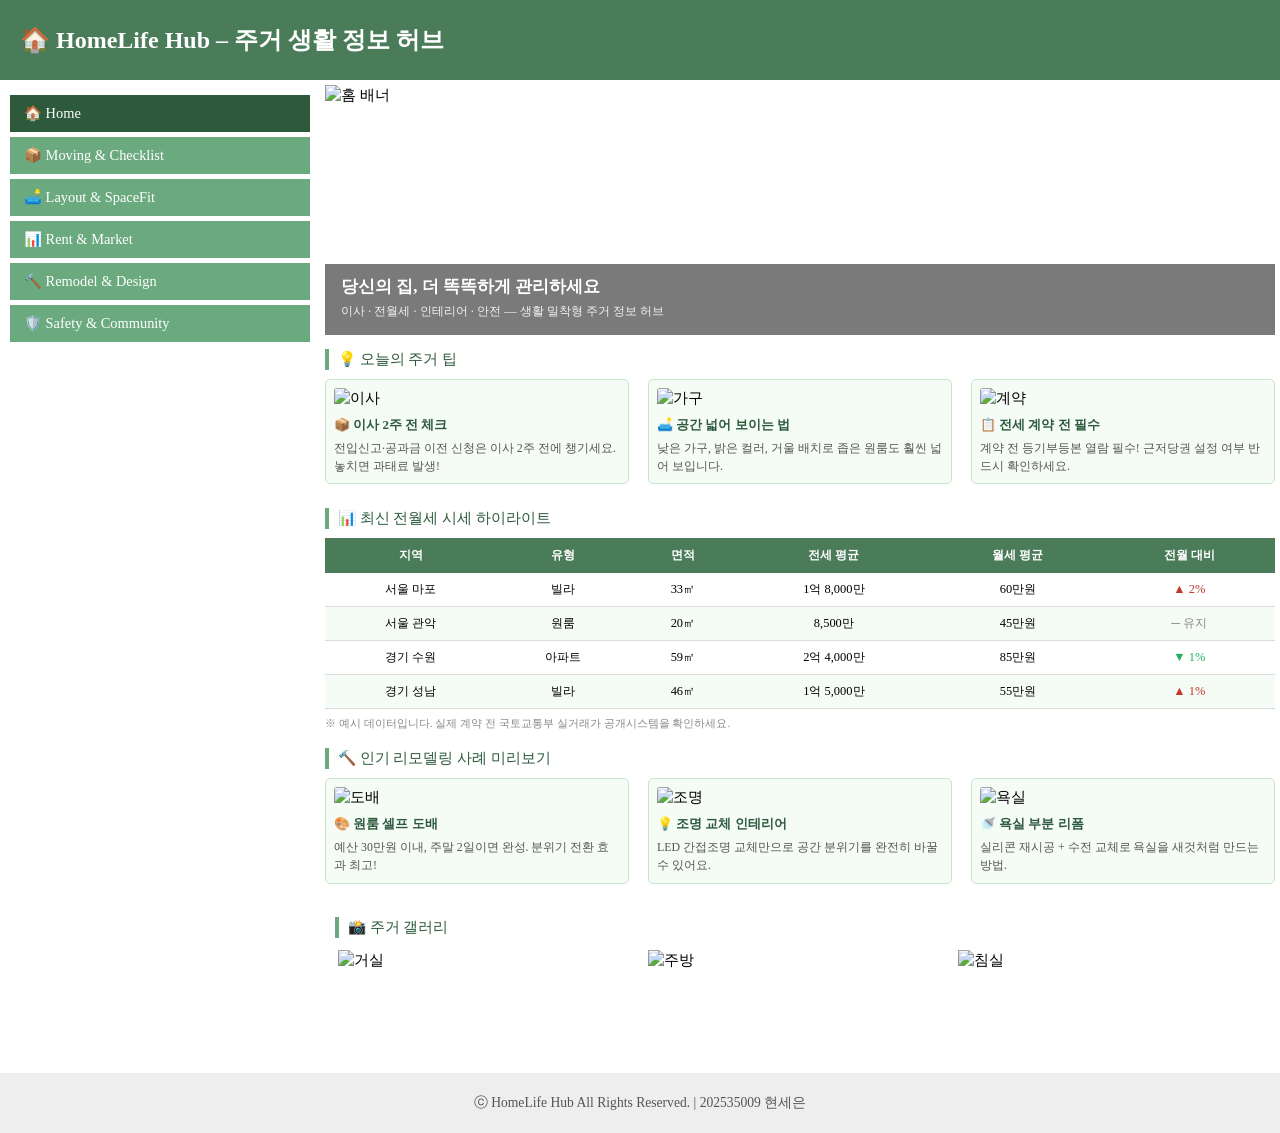
==== index.html @ de2071e7 "Rename homelife_hub2/index.html to index.html" ====
<!DOCTYPE html>
<html>
<head>
<meta charset="utf-8">
<meta name="viewport" content="width=device-width, initial-scale=1.0">
<title>HomeLife Hub</title>
<style>
* {
  box-sizing: border-box;
  margin: 0;
  padding: 0;
}
ul { list-style-type: none; }
body {
  font-family: '맑은 고딕', '돋움';
  font-size: 100%;
}

/* ── 교재 그리드 c_1 ~ c_12 ── */
.c_1  { width:8.33%; }
.c_2  { width:16.66%; }
.c_3  { width:25%; }
.c_4  { width:33.33%; }
.c_5  { width:41.66%; }
.c_6  { width:50%; }
.c_7  { width:58.33%; }
.c_8  { width:66.66%; }
.c_9  { width:75%; }
.c_10 { width:83.33%; }
.c_11 { width:91.66%; }
.c_12 { width:100%; }

/* ── float:left 기본값 (c_ 클래스 공통) ── */
.c_1,.c_2,.c_3,.c_4,.c_5,.c_6,
.c_7,.c_8,.c_9,.c_10,.c_11 { float:left; padding:10px; }

/* ── 768px 이상 미디어쿼리 ── */
@media only screen and (min-width: 768px) {
  .c_m_1  { width:8.33%;  }
  .c_m_2  { width:16.66%; }
  .c_m_3  { width:25%;    }
  .c_m_4  { width:33.33%; }
  .c_m_5  { width:41.66%; }
  .c_m_6  { width:50%;    }
  .c_m_7  { width:58.33%; }
  .c_m_8  { width:66.66%; }
  .c_m_9  { width:75%;    }
  .c_m_10 { width:83.33%; }
  .c_m_11 { width:91.66%; }
  .c_m_12 { width:100%;   }
}

/* ── header ── */
header {
  height: 80px;
  padding: 20px;
  background-color: #4a7c59;
}
header h1 {
  color: #ffffff;
  font-size: 1.5em;
  line-height: 40px;
}

/* ── asidemenu (aside#menu) ── */
aside#menu {
  background-color: #ffffff;
}
aside#menu li {
  margin: 5px 0 0;
  background-color: #6aaa7e;
}
aside#menu li a {
  display: block;
  padding: 10px 14px;
  color: #ffffff;
  text-decoration: none;
  font-size: 0.9em;
}
aside#menu li a:hover,
aside#menu li.active a {
  background-color: #2d5a3d;
}

/* ── sectionmain (section#main) ── */
section#main {
  padding: 5px;
  font-size: 0.95em;
  line-height: 138%;
}
section#main img {
  width: 100%;
}

/* 메인 배너 */
.main-banner {
  position: relative;
  margin-bottom: 14px;
}
.main-banner img {
  width: 100%;
  height: 250px;
  object-fit: cover;
  display: block;
}
.main-banner .banner-txt {
  position: absolute;
  bottom: 0; left: 0; right: 0;
  background: rgba(0,0,0,0.52);
  color: #fff;
  padding: 13px 16px;
}
.main-banner .banner-txt h2 { font-size: 1.1em; margin-bottom: 3px; }
.main-banner .banner-txt p  { font-size: 0.82em; opacity: 0.9; }

/* 섹션 타이틀 */
.sec-title {
  font-size: 0.97em;
  color: #2d5a3d;
  border-left: 4px solid #6aaa7e;
  padding-left: 9px;
  margin: 14px 0 9px;
}

/* 카드 3열 */
.card-row { overflow: hidden; }
.card-item {
  float: left;
  width: 32%;
  margin-right: 2%;
  background: #f5fbf5;
  border: 1px solid #c8e6c9;
  border-radius: 5px;
  padding: 8px;
  margin-bottom: 10px;
}
.card-item:last-child { margin-right: 0; }
.card-item img {
  width: 100%;
  height: 95px;
  object-fit: cover;
  border-radius: 3px;
  margin-bottom: 6px;
}
.card-item h4 { font-size: 0.85em; color: #2d5a3d; margin-bottom: 4px; }
.card-item p  { font-size: 0.78em; color: #555; line-height: 1.5; }

/* 시세 표 */
.rent-tbl {
  width: 100%;
  border-collapse: collapse;
  font-size: 0.82em;
  margin-top: 6px;
}
.rent-tbl th {
  background-color: #4a7c59;
  color: #fff;
  padding: 7px 9px;
  text-align: center;
}
.rent-tbl td {
  padding: 6px 9px;
  border-bottom: 1px solid #ddd;
  text-align: center;
}
.rent-tbl tr:nth-child(even) td { background-color: #f5fbf5; }

/* aside#photos */
aside#photos {
  margin: 5px 0 0;
}
aside#photos ul { overflow: hidden; }
aside#photos ul li {
  float: left;
  width: 33.33%;
  padding: 3px;
}
aside#photos ul li img {
  width: 100%;
  height: 105px;
  object-fit: cover;
  display: block;
}
aside#photos ul li img:hover { opacity: 0.82; }

/* ── footer ── */
footer {
  height: 60px;
  padding: 10px;
  clear: both;
  text-align: center;
  background-color: #eeeeee;
  font-size: 0.85em;
  color: #555555;
  line-height: 40px;
}

/* ── 모바일 (768px 미만) ── */
@media only screen and (max-width: 767px) {
  aside#menu  { width:100%; float:none; }
  section#main { width:100%; float:none; }
  .card-item { width:100%; margin-right:0; }
  .main-banner img { height:180px; }
  aside#photos ul li { width:50%; }
}
</style>
</head>

<body>

<!-- header -->
<header class="c_12">
  <h1>🏠 HomeLife Hub – 주거 생활 정보 허브</h1>
</header>

<!-- aside 메뉴 -->
<aside id="menu" class="c_m_3 c_3">
  <ul>
    <li class="active"><a href="index.html">🏠 Home</a></li>
    <li><a href="moving.html">📦 Moving &amp; Checklist</a></li>
    <li><a href="layout.html">🛋️ Layout &amp; SpaceFit</a></li>
    <li><a href="rent.html">📊 Rent &amp; Market</a></li>
    <li><a href="remodel.html">🔨 Remodel &amp; Design</a></li>
    <li><a href="safety.html">🛡️ Safety &amp; Community</a></li>
  </ul>
</aside>

<!-- section main -->
<section id="main" class="c_m_9 c_8">

  <!-- 메인 배너 이미지 -->
  <div class="main-banner">
    <img src="https://images.unsplash.com/photo-1558618666-fcd25c85cd64?w=900&q=80" alt="홈 배너">
    <div class="banner-txt">
      <h2>당신의 집, 더 똑똑하게 관리하세요</h2>
      <p>이사 · 전월세 · 인테리어 · 안전 — 생활 밀착형 주거 정보 허브</p>
    </div>
  </div>

  <!-- 오늘의 주거 팁 -->
  <p class="sec-title">💡 오늘의 주거 팁</p>
  <div class="card-row">
    <div class="card-item">
      <img src="https://images.unsplash.com/photo-1600518464441-9154a4dea21b?w=400&q=80" alt="이사">
      <h4>📦 이사 2주 전 체크</h4>
      <p>전입신고·공과금 이전 신청은 이사 2주 전에 챙기세요. 놓치면 과태료 발생!</p>
    </div>
    <div class="card-item">
      <img src="https://images.unsplash.com/photo-1555041469-a586c61ea9bc?w=400&q=80" alt="가구">
      <h4>🛋️ 공간 넓어 보이는 법</h4>
      <p>낮은 가구, 밝은 컬러, 거울 배치로 좁은 원룸도 훨씬 넓어 보입니다.</p>
    </div>
    <div class="card-item">
      <img src="https://images.unsplash.com/photo-1484101403633-562f891dc89a?w=400&q=80" alt="계약">
      <h4>📋 전세 계약 전 필수</h4>
      <p>계약 전 등기부등본 열람 필수! 근저당권 설정 여부 반드시 확인하세요.</p>
    </div>
  </div>

  <!-- 전월세 시세 -->
  <p class="sec-title">📊 최신 전월세 시세 하이라이트</p>
  <table class="rent-tbl">
    <thead>
      <tr>
        <th>지역</th><th>유형</th><th>면적</th><th>전세 평균</th><th>월세 평균</th><th>전월 대비</th>
      </tr>
    </thead>
    <tbody>
      <tr>
        <td>서울 마포</td><td>빌라</td><td>33㎡</td><td>1억 8,000만</td><td>60만원</td>
        <td style="color:#c0392b">▲ 2%</td>
      </tr>
      <tr>
        <td>서울 관악</td><td>원룸</td><td>20㎡</td><td>8,500만</td><td>45만원</td>
        <td style="color:#888">─ 유지</td>
      </tr>
      <tr>
        <td>경기 수원</td><td>아파트</td><td>59㎡</td><td>2억 4,000만</td><td>85만원</td>
        <td style="color:#27ae60">▼ 1%</td>
      </tr>
      <tr>
        <td>경기 성남</td><td>빌라</td><td>46㎡</td><td>1억 5,000만</td><td>55만원</td>
        <td style="color:#c0392b">▲ 1%</td>
      </tr>
    </tbody>
  </table>
  <p style="font-size:0.75em; color:#888; margin-top:4px;">※ 예시 데이터입니다. 실제 계약 전 국토교통부 실거래가 공개시스템을 확인하세요.</p>

  <!-- 인기 리모델링 미리보기 -->
  <p class="sec-title">🔨 인기 리모델링 사례 미리보기</p>
  <div class="card-row">
    <div class="card-item">
      <img src="https://images.unsplash.com/photo-1586023492125-27b2c045efd7?w=400&q=80" alt="도배">
      <h4>🎨 원룸 셀프 도배</h4>
      <p>예산 30만원 이내, 주말 2일이면 완성. 분위기 전환 효과 최고!</p>
    </div>
    <div class="card-item">
      <img src="https://images.unsplash.com/photo-1565538810643-b5bdb714032a?w=400&q=80" alt="조명">
      <h4>💡 조명 교체 인테리어</h4>
      <p>LED 간접조명 교체만으로 공간 분위기를 완전히 바꿀 수 있어요.</p>
    </div>
    <div class="card-item">
      <img src="https://images.unsplash.com/photo-1552321554-5fefe8c9ef14?w=400&q=80" alt="욕실">
      <h4>🚿 욕실 부분 리폼</h4>
      <p>실리콘 재시공 + 수전 교체로 욕실을 새것처럼 만드는 방법.</p>
    </div>
  </div>

  <!-- aside#photos (교재 구조) -->
  <aside id="photos" class="c_m_12 c_3">
    <p class="sec-title" style="margin-top:8px;">📸 주거 갤러리</p>
    <ul>
      <li><img src="https://images.unsplash.com/photo-1502672260266-1c1ef2d93688?w=400&q=80" alt="거실"></li>
      <li><img src="https://images.unsplash.com/photo-1484154218962-a197022b5858?w=400&q=80" alt="주방"></li>
      <li><img src="https://images.unsplash.com/photo-1571508601891-ca5e7a713859?w=400&q=80" alt="침실"></li>
    </ul>
  </aside>

</section>

<!-- footer -->
<footer class="c_12">
  ⓒ HomeLife Hub All Rights Reserved. | 202535009 현세은
</footer>

</body>
</html>
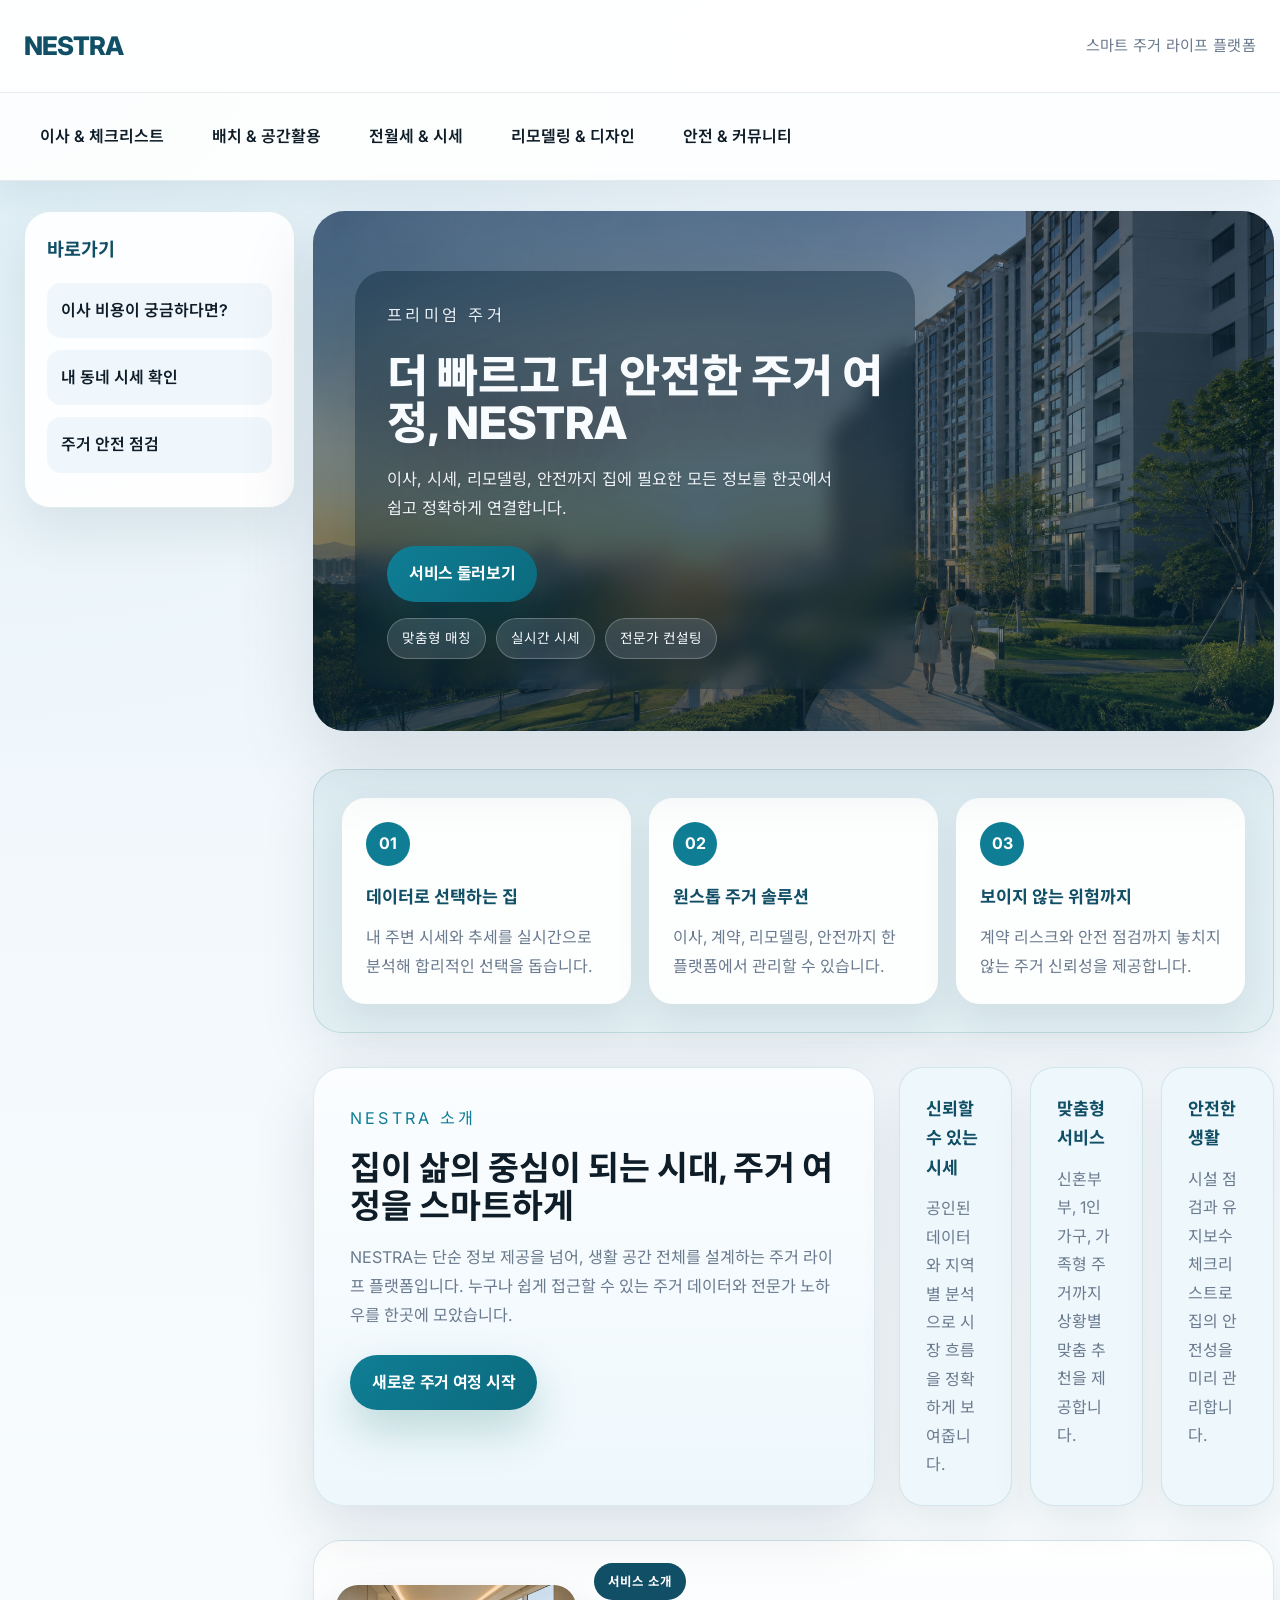
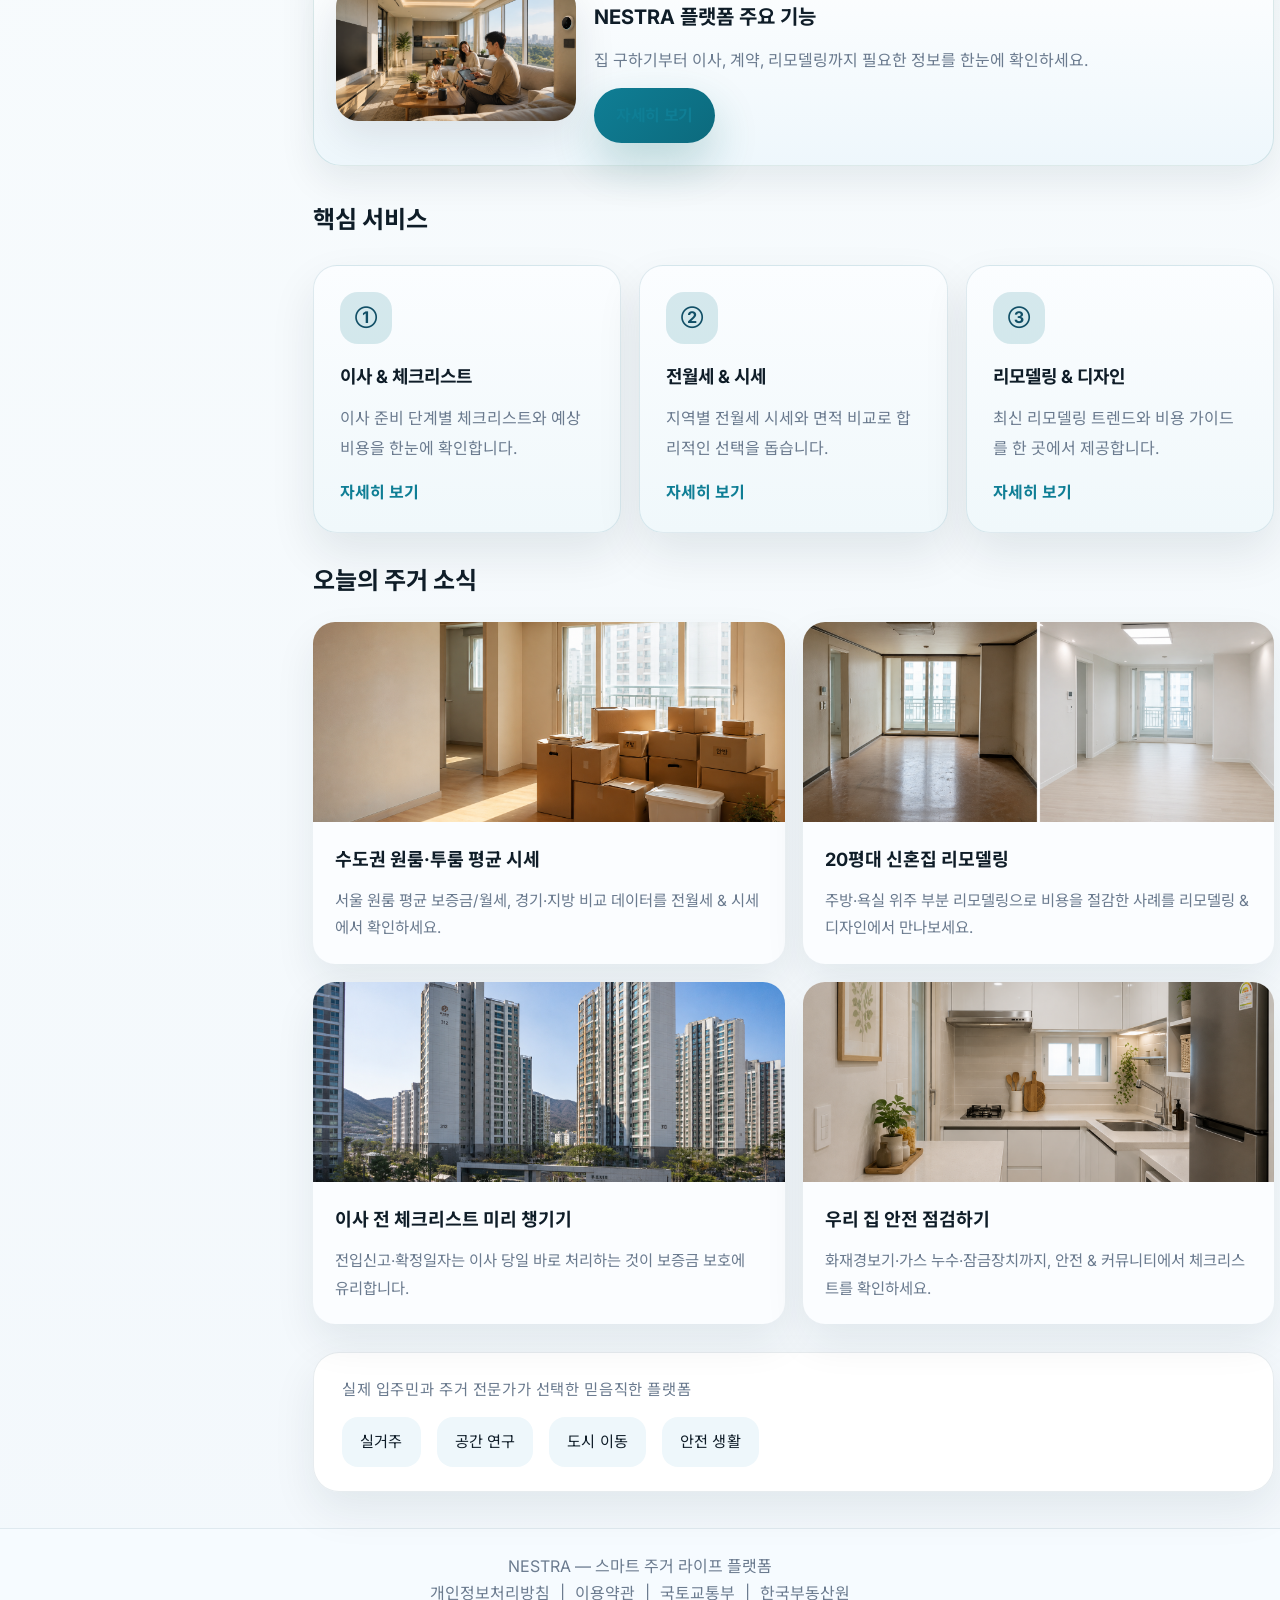
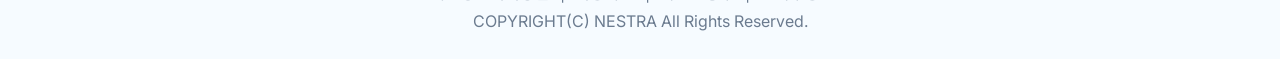
==== commit fb62f8f1: "Add files via upload" ====
--- a/index.html
+++ b/index.html
@@ -1,327 +1,239 @@
-<!DOCTYPE html>
-<html>
-<head>
-<meta charset="utf-8">
-<meta name="viewport" content="width=device-width, initial-scale=1.0">
-<title>HomeLife Hub</title>
-<style>
-* {
-  box-sizing: border-box;
-  margin: 0;
-  padding: 0;
-}
-ul { list-style-type: none; }
-body {
-  font-family: '맑은 고딕', '돋움';
-  font-size: 100%;
-}
-
-/* ── 교재 그리드 c_1 ~ c_12 ── */
-.c_1  { width:8.33%; }
-.c_2  { width:16.66%; }
-.c_3  { width:25%; }
-.c_4  { width:33.33%; }
-.c_5  { width:41.66%; }
-.c_6  { width:50%; }
-.c_7  { width:58.33%; }
-.c_8  { width:66.66%; }
-.c_9  { width:75%; }
-.c_10 { width:83.33%; }
-.c_11 { width:91.66%; }
-.c_12 { width:100%; }
-
-/* ── float:left 기본값 (c_ 클래스 공통) ── */
-.c_1,.c_2,.c_3,.c_4,.c_5,.c_6,
-.c_7,.c_8,.c_9,.c_10,.c_11 { float:left; padding:10px; }
-
-/* ── 768px 이상 미디어쿼리 ── */
-@media only screen and (min-width: 768px) {
-  .c_m_1  { width:8.33%;  }
-  .c_m_2  { width:16.66%; }
-  .c_m_3  { width:25%;    }
-  .c_m_4  { width:33.33%; }
-  .c_m_5  { width:41.66%; }
-  .c_m_6  { width:50%;    }
-  .c_m_7  { width:58.33%; }
-  .c_m_8  { width:66.66%; }
-  .c_m_9  { width:75%;    }
-  .c_m_10 { width:83.33%; }
-  .c_m_11 { width:91.66%; }
-  .c_m_12 { width:100%;   }
-}
-
-/* ── header ── */
-header {
-  height: 80px;
-  padding: 20px;
-  background-color: #4a7c59;
-}
-header h1 {
-  color: #ffffff;
-  font-size: 1.5em;
-  line-height: 40px;
-}
-
-/* ── asidemenu (aside#menu) ── */
-aside#menu {
-  background-color: #ffffff;
-}
-aside#menu li {
-  margin: 5px 0 0;
-  background-color: #6aaa7e;
-}
-aside#menu li a {
-  display: block;
-  padding: 10px 14px;
-  color: #ffffff;
-  text-decoration: none;
-  font-size: 0.9em;
-}
-aside#menu li a:hover,
-aside#menu li.active a {
-  background-color: #2d5a3d;
-}
-
-/* ── sectionmain (section#main) ── */
-section#main {
-  padding: 5px;
-  font-size: 0.95em;
-  line-height: 138%;
-}
-section#main img {
-  width: 100%;
-}
-
-/* 메인 배너 */
-.main-banner {
-  position: relative;
-  margin-bottom: 14px;
-}
-.main-banner img {
-  width: 100%;
-  height: 250px;
-  object-fit: cover;
-  display: block;
-}
-.main-banner .banner-txt {
-  position: absolute;
-  bottom: 0; left: 0; right: 0;
-  background: rgba(0,0,0,0.52);
-  color: #fff;
-  padding: 13px 16px;
-}
-.main-banner .banner-txt h2 { font-size: 1.1em; margin-bottom: 3px; }
-.main-banner .banner-txt p  { font-size: 0.82em; opacity: 0.9; }
-
-/* 섹션 타이틀 */
-.sec-title {
-  font-size: 0.97em;
-  color: #2d5a3d;
-  border-left: 4px solid #6aaa7e;
-  padding-left: 9px;
-  margin: 14px 0 9px;
-}
-
-/* 카드 3열 */
-.card-row { overflow: hidden; }
-.card-item {
-  float: left;
-  width: 32%;
-  margin-right: 2%;
-  background: #f5fbf5;
-  border: 1px solid #c8e6c9;
-  border-radius: 5px;
-  padding: 8px;
-  margin-bottom: 10px;
-}
-.card-item:last-child { margin-right: 0; }
-.card-item img {
-  width: 100%;
-  height: 95px;
-  object-fit: cover;
-  border-radius: 3px;
-  margin-bottom: 6px;
-}
-.card-item h4 { font-size: 0.85em; color: #2d5a3d; margin-bottom: 4px; }
-.card-item p  { font-size: 0.78em; color: #555; line-height: 1.5; }
-
-/* 시세 표 */
-.rent-tbl {
-  width: 100%;
-  border-collapse: collapse;
-  font-size: 0.82em;
-  margin-top: 6px;
-}
-.rent-tbl th {
-  background-color: #4a7c59;
-  color: #fff;
-  padding: 7px 9px;
-  text-align: center;
-}
-.rent-tbl td {
-  padding: 6px 9px;
-  border-bottom: 1px solid #ddd;
-  text-align: center;
-}
-.rent-tbl tr:nth-child(even) td { background-color: #f5fbf5; }
-
-/* aside#photos */
-aside#photos {
-  margin: 5px 0 0;
-}
-aside#photos ul { overflow: hidden; }
-aside#photos ul li {
-  float: left;
-  width: 33.33%;
-  padding: 3px;
-}
-aside#photos ul li img {
-  width: 100%;
-  height: 105px;
-  object-fit: cover;
-  display: block;
-}
-aside#photos ul li img:hover { opacity: 0.82; }
-
-/* ── footer ── */
-footer {
-  height: 60px;
-  padding: 10px;
-  clear: both;
-  text-align: center;
-  background-color: #eeeeee;
-  font-size: 0.85em;
-  color: #555555;
-  line-height: 40px;
-}
-
-/* ── 모바일 (768px 미만) ── */
-@media only screen and (max-width: 767px) {
-  aside#menu  { width:100%; float:none; }
-  section#main { width:100%; float:none; }
-  .card-item { width:100%; margin-right:0; }
-  .main-banner img { height:180px; }
-  aside#photos ul li { width:50%; }
-}
-</style>
-</head>
-
-<body>
-
-<!-- header -->
-<header class="c_12">
-  <h1>🏠 HomeLife Hub – 주거 생활 정보 허브</h1>
-</header>
-
-<!-- aside 메뉴 -->
-<aside id="menu" class="c_m_3 c_3">
-  <ul>
-    <li class="active"><a href="index.html">🏠 Home</a></li>
-    <li><a href="moving.html">📦 Moving &amp; Checklist</a></li>
-    <li><a href="layout.html">🛋️ Layout &amp; SpaceFit</a></li>
-    <li><a href="rent.html">📊 Rent &amp; Market</a></li>
-    <li><a href="remodel.html">🔨 Remodel &amp; Design</a></li>
-    <li><a href="safety.html">🛡️ Safety &amp; Community</a></li>
-  </ul>
-</aside>
-
-<!-- section main -->
-<section id="main" class="c_m_9 c_8">
-
-  <!-- 메인 배너 이미지 -->
-  <div class="main-banner">
-    <img src="https://images.unsplash.com/photo-1558618666-fcd25c85cd64?w=900&q=80" alt="홈 배너">
-    <div class="banner-txt">
-      <h2>당신의 집, 더 똑똑하게 관리하세요</h2>
-      <p>이사 · 전월세 · 인테리어 · 안전 — 생활 밀착형 주거 정보 허브</p>
-    </div>
-  </div>
-
-  <!-- 오늘의 주거 팁 -->
-  <p class="sec-title">💡 오늘의 주거 팁</p>
-  <div class="card-row">
-    <div class="card-item">
-      <img src="https://images.unsplash.com/photo-1600518464441-9154a4dea21b?w=400&q=80" alt="이사">
-      <h4>📦 이사 2주 전 체크</h4>
-      <p>전입신고·공과금 이전 신청은 이사 2주 전에 챙기세요. 놓치면 과태료 발생!</p>
-    </div>
-    <div class="card-item">
-      <img src="https://images.unsplash.com/photo-1555041469-a586c61ea9bc?w=400&q=80" alt="가구">
-      <h4>🛋️ 공간 넓어 보이는 법</h4>
-      <p>낮은 가구, 밝은 컬러, 거울 배치로 좁은 원룸도 훨씬 넓어 보입니다.</p>
-    </div>
-    <div class="card-item">
-      <img src="https://images.unsplash.com/photo-1484101403633-562f891dc89a?w=400&q=80" alt="계약">
-      <h4>📋 전세 계약 전 필수</h4>
-      <p>계약 전 등기부등본 열람 필수! 근저당권 설정 여부 반드시 확인하세요.</p>
-    </div>
-  </div>
-
-  <!-- 전월세 시세 -->
-  <p class="sec-title">📊 최신 전월세 시세 하이라이트</p>
-  <table class="rent-tbl">
-    <thead>
-      <tr>
-        <th>지역</th><th>유형</th><th>면적</th><th>전세 평균</th><th>월세 평균</th><th>전월 대비</th>
-      </tr>
-    </thead>
-    <tbody>
-      <tr>
-        <td>서울 마포</td><td>빌라</td><td>33㎡</td><td>1억 8,000만</td><td>60만원</td>
-        <td style="color:#c0392b">▲ 2%</td>
-      </tr>
-      <tr>
-        <td>서울 관악</td><td>원룸</td><td>20㎡</td><td>8,500만</td><td>45만원</td>
-        <td style="color:#888">─ 유지</td>
-      </tr>
-      <tr>
-        <td>경기 수원</td><td>아파트</td><td>59㎡</td><td>2억 4,000만</td><td>85만원</td>
-        <td style="color:#27ae60">▼ 1%</td>
-      </tr>
-      <tr>
-        <td>경기 성남</td><td>빌라</td><td>46㎡</td><td>1억 5,000만</td><td>55만원</td>
-        <td style="color:#c0392b">▲ 1%</td>
-      </tr>
-    </tbody>
-  </table>
-  <p style="font-size:0.75em; color:#888; margin-top:4px;">※ 예시 데이터입니다. 실제 계약 전 국토교통부 실거래가 공개시스템을 확인하세요.</p>
-
-  <!-- 인기 리모델링 미리보기 -->
-  <p class="sec-title">🔨 인기 리모델링 사례 미리보기</p>
-  <div class="card-row">
-    <div class="card-item">
-      <img src="https://images.unsplash.com/photo-1586023492125-27b2c045efd7?w=400&q=80" alt="도배">
-      <h4>🎨 원룸 셀프 도배</h4>
-      <p>예산 30만원 이내, 주말 2일이면 완성. 분위기 전환 효과 최고!</p>
-    </div>
-    <div class="card-item">
-      <img src="https://images.unsplash.com/photo-1565538810643-b5bdb714032a?w=400&q=80" alt="조명">
-      <h4>💡 조명 교체 인테리어</h4>
-      <p>LED 간접조명 교체만으로 공간 분위기를 완전히 바꿀 수 있어요.</p>
-    </div>
-    <div class="card-item">
-      <img src="https://images.unsplash.com/photo-1552321554-5fefe8c9ef14?w=400&q=80" alt="욕실">
-      <h4>🚿 욕실 부분 리폼</h4>
-      <p>실리콘 재시공 + 수전 교체로 욕실을 새것처럼 만드는 방법.</p>
-    </div>
-  </div>
-
-  <!-- aside#photos (교재 구조) -->
-  <aside id="photos" class="c_m_12 c_3">
-    <p class="sec-title" style="margin-top:8px;">📸 주거 갤러리</p>
-    <ul>
-      <li><img src="https://images.unsplash.com/photo-1502672260266-1c1ef2d93688?w=400&q=80" alt="거실"></li>
-      <li><img src="https://images.unsplash.com/photo-1484154218962-a197022b5858?w=400&q=80" alt="주방"></li>
-      <li><img src="https://images.unsplash.com/photo-1571508601891-ca5e7a713859?w=400&q=80" alt="침실"></li>
-    </ul>
-  </aside>
-
-</section>
-
-<!-- footer -->
-<footer class="c_12">
-  ⓒ HomeLife Hub All Rights Reserved. | 202535009 현세은
-</footer>
-
-</body>
-</html>
+<!DOCTYPE html>
+<html lang="ko">
+<head>
+<meta charset="utf-8">
+<meta name="viewport" content="width=device-width, initial-scale=1.0">
+<title>NESTRA — 스마트 주거 라이프 플랫폼 - 똑똑한 주거 생활의 시작</title>
+<link rel="stylesheet" type="text/css" href="./common.css">
+<link href="https://fonts.googleapis.com/css2?family=Inter:wght@400;600;800&family=Noto+Sans+KR:wght@400;700&display=swap" rel="stylesheet">
+</head>
+<body>
+
+<header>
+    <div class="logo">NESTRA</div>
+    <div class="tagline">스마트 주거 라이프 플랫폼</div>
+</header>
+
+<nav>
+    <ul>
+        <li><a href="moving.html">이사 &amp; 체크리스트</a>
+            <ul>
+                <li><a href="moving.html">이사 준비 체크리스트</a></li>
+                <li><a href="moving.html">이사 비용 계산</a></li>
+                <li><a href="moving.html">업체 선택 가이드</a></li>
+            </ul>
+        </li>
+        <li><a href="layout.html">배치 &amp; 공간활용</a>
+            <ul>
+                <li><a href="layout.html">평형별 배치</a></li>
+                <li><a href="layout.html">공간 활용 사례</a></li>
+            </ul>
+        </li>
+        <li><a href="rent.html">전월세 &amp; 시세</a>
+            <ul>
+                <li><a href="rent.html">지역별 시세</a></li>
+                <li><a href="rent.html">면적 비교</a></li>
+                <li><a href="rent.html">계약 유의사항</a></li>
+            </ul>
+        </li>
+        <li><a href="remodel.html">리모델링 &amp; 디자인</a>
+            <ul>
+                <li><a href="remodel.html">비용 가이드</a></li>
+                <li><a href="remodel.html">인테리어 사례</a></li>
+            </ul>
+        </li>
+        <li><a href="safety.html">안전 &amp; 커뮤니티</a>
+            <ul>
+                <li><a href="safety.html">안전 점검</a></li>
+                <li><a href="safety.html">유지보수 가이드</a></li>
+                <li><a href="safety.html">사용자 후기</a></li>
+            </ul>
+        </li>
+    </ul>
+</nav>
+
+<div class="container">
+
+    <aside class="c3">
+        <div class="side-box">
+            <h2>바로가기</h2>
+            <ul>
+                <li><a href="moving.html">이사 비용이 궁금하다면?</a></li>
+                <li><a href="rent.html">내 동네 시세 확인</a></li>
+                <li><a href="safety.html">주거 안전 점검</a></li>
+            </ul>
+        </div>
+    </aside>
+
+    <section id="main" class="c9">
+
+        <div class="hero">
+            <img src="./img/hero.png" alt="환한 거실 이미지" loading="lazy">
+            <div class="hero-overlay"></div>
+            <div class="hero-text">
+                <p class="eyebrow">프리미엄 주거</p>
+                <h2>더 빠르고 더 안전한 주거 여정, NESTRA</h2>
+                <p>이사, 시세, 리모델링, 안전까지 집에 필요한 모든 정보를 한곳에서 쉽고 정확하게 연결합니다.</p>
+                <a href="moving.html" class="hero-button">서비스 둘러보기</a>
+                <div class="hero-meta">
+                    <span class="meta-pill">맞춤형 매칭</span>
+                    <span class="meta-pill">실시간 시세</span>
+                    <span class="meta-pill">전문가 컨설팅</span>
+                </div>
+            </div>
+        </div>
+
+        <div class="feature-strip">
+            <article>
+                <span>01</span>
+                <h3>데이터로 선택하는 집</h3>
+                <p>내 주변 시세와 추세를 실시간으로 분석해 합리적인 선택을 돕습니다.</p>
+            </article>
+            <article>
+                <span>02</span>
+                <h3>원스톱 주거 솔루션</h3>
+                <p>이사, 계약, 리모델링, 안전까지 한 플랫폼에서 관리할 수 있습니다.</p>
+            </article>
+            <article>
+                <span>03</span>
+                <h3>보이지 않는 위험까지</h3>
+                <p>계약 리스크와 안전 점검까지 놓치지 않는 주거 신뢰성을 제공합니다.</p>
+            </article>
+        </div>
+
+        <section class="about-nestra">
+            <div class="intro-card">
+                <p class="eyebrow">NESTRA 소개</p>
+                <h2>집이 삶의 중심이 되는 시대, 주거 여정을 스마트하게</h2>
+                <p>NESTRA는 단순 정보 제공을 넘어, 생활 공간 전체를 설계하는 주거 라이프 플랫폼입니다. 누구나 쉽게 접근할 수 있는 주거 데이터와 전문가 노하우를 한곳에 모았습니다.</p>
+                <a href="moving.html" class="hero-button">새로운 주거 여정 시작</a>
+            </div>
+            <div class="about-grid">
+                <div class="about-item">
+                    <h3>신뢰할 수 있는 시세</h3>
+                    <p>공인된 데이터와 지역별 분석으로 시장 흐름을 정확하게 보여줍니다.</p>
+                </div>
+                <div class="about-item">
+                    <h3>맞춤형 서비스</h3>
+                    <p>신혼부부, 1인 가구, 가족형 주거까지 상황별 맞춤 추천을 제공합니다.</p>
+                </div>
+                <div class="about-item">
+                    <h3>안전한 생활</h3>
+                    <p>시설 점검과 유지보수 체크리스트로 집의 안전성을 미리 관리합니다.</p>
+                </div>
+            </div>
+        </section>
+
+        <section class="video-highlight">
+            <div class="video-card">
+                <img src="./img/video-poster.png" alt="NESTRA 서비스 소개" class="video-poster">
+                <div class="video-info">
+                    <span class="video-badge">서비스 소개</span>
+                    <h3>NESTRA 플랫폼 주요 기능</h3>
+                    <p>집 구하기부터 이사, 계약, 리모델링까지 필요한 정보를 한눈에 확인하세요.</p>
+                    <a href="moving.html" class="hero-button">자세히 보기</a>
+                </div>
+            </div>
+        </section>
+
+        <h2>핵심 서비스</h2>
+        <div class="service-grid">
+            <div class="service-card">
+                <div class="service-icon">①</div>
+                <h3>이사 &amp; 체크리스트</h3>
+                <p>이사 준비 단계별 체크리스트와 예상 비용을 한눈에 확인합니다.</p>
+                <a href="moving.html">자세히 보기</a>
+            </div>
+            <div class="service-card">
+                <div class="service-icon">②</div>
+                <h3>전월세 &amp; 시세</h3>
+                <p>지역별 전월세 시세와 면적 비교로 합리적인 선택을 돕습니다.</p>
+                <a href="rent.html">자세히 보기</a>
+            </div>
+            <div class="service-card">
+                <div class="service-icon">③</div>
+                <h3>리모델링 &amp; 디자인</h3>
+                <p>최신 리모델링 트렌드와 비용 가이드를 한 곳에서 제공합니다.</p>
+                <a href="remodel.html">자세히 보기</a>
+            </div>
+        </div>
+
+        <h2>오늘의 주거 소식</h2>
+        <div class="card-grid">
+            <div class="card">
+                <img class="card-img" src="./img/card-apartment.png" alt="아파트 시세" loading="lazy">
+                <div class="card-body">
+                    <h3>수도권 원룸·투룸 평균 시세</h3>
+                    <p>서울 원룸 평균 보증금/월세, 경기·지방 비교 데이터를 전월세 &amp; 시세에서 확인하세요.</p>
+                </div>
+            </div>
+            <div class="card">
+                <img class="card-img" src="./img/card-bedroom.png" alt="침실 인테리어" loading="lazy">
+                <div class="card-body">
+                    <h3>20평대 신혼집 리모델링</h3>
+                    <p>주방·욕실 위주 부분 리모델링으로 비용을 절감한 사례를 리모델링 &amp; 디자인에서 만나보세요.</p>
+                </div>
+            </div>
+            <div class="card">
+                <img class="card-img" src="./img/card-kitchen.png" alt="주방 리모델링" loading="lazy">
+                <div class="card-body">
+                    <h3>이사 전 체크리스트 미리 챙기기</h3>
+                    <p>전입신고·확정일자는 이사 당일 바로 처리하는 것이 보증금 보호에 유리합니다.</p>
+                </div>
+            </div>
+            <div class="card">
+                <img class="card-img" src="./img/card-safety.png" alt="주거 안전" loading="lazy">
+                <div class="card-body">
+                    <h3>우리 집 안전 점검하기</h3>
+                    <p>화재경보기·가스 누수·잠금장치까지, 안전 &amp; 커뮤니티에서 체크리스트를 확인하세요.</p>
+                </div>
+            </div>
+        </div>
+
+        <section class="trust-strip">
+            <p>실제 입주민과 주거 전문가가 선택한 믿음직한 플랫폼</p>
+            <div class="trust-list">
+                <span>실거주</span>
+                <span>공간 연구</span>
+                <span>도시 이동</span>
+                <span>안전 생활</span>
+            </div>
+        </section>
+
+    </section>
+
+    <aside class="c1">
+        <div class="side-box">
+            <h2>바로가기</h2>
+            <ul>
+                <li><a href="rent.html">전세·월세 시세 비교</a></li>
+                <li><a href="rent.html">계약서 위험 요소 확인</a></li>
+                <li><a href="moving.html">이사 체크리스트 확인</a></li>
+            </ul>
+        </div>
+        <div class="side-box">
+            <h2>주거 리포트</h2>
+            <ul>
+                <li><a href="remodel.html">2026 신혼부부 주거 트렌드</a></li>
+                <li><a href="remodel.html">공간 활용 리모델링 아이디어</a></li>
+                <li><a href="safety.html">주거 안전 필수 점검 항목</a></li>
+            </ul>
+        </div>
+        <div class="side-box">
+            <h2>전문가 상담</h2>
+            <p style="margin:0;color:var(--muted);line-height:1.75">NESTRA 전문가가 이사, 계약, 리모델링까지 맞춤 상담을 제공합니다.</p>
+        </div>
+    </aside>
+
+    <div class="clear"></div>
+</div>
+
+<footer>
+    NESTRA — 스마트 주거 라이프 플랫폼<br>
+    <a href="#">개인정보처리방침</a> | <a href="#">이용약관</a> | <a href="#">국토교통부</a> | <a href="#">한국부동산원</a><br>
+    COPYRIGHT(C) NESTRA All Rights Reserved.
+</footer>
+
+
+</body>
+</html>
--- a/common.css
+++ b/common.css
@@ -0,0 +1,112 @@
+:root{--bg:#e7f2f8;--text:#14212a;--text-strong:#0f1d28;--muted:#6b7b8f;--primary:#114f66;--accent:#0f7e95;--accent-soft:#d8eff4;--card:#f7fbff;--surface:#eef7fb;--surface-strong:#e5f2f7;--border:#d5e5ee;--shadow:0 28px 60px rgba(12, 34, 54, 0.12)}
+*{box-sizing:border-box}
+html{scroll-behavior:smooth}
+html,body{min-height:100%;margin:0}
+body{font-family:Inter, 'Noto Sans KR', system-ui, -apple-system, 'Segoe UI', Roboto, 'Helvetica Neue', Arial;-webkit-font-smoothing:antialiased;color:var(--text-strong);background:radial-gradient(circle at top left, rgba(15,126,150,0.08), transparent 22%),linear-gradient(180deg, #eaf4fb 0%, #f7fbfd 45%, #f3f8fc 100%);line-height:1.7;font-size:16px}
+a{color:var(--accent);text-decoration:none}
+header{padding:24px 24px;display:flex;align-items:center;justify-content:space-between;gap:16px;background:rgba(255,255,255,0.96);backdrop-filter:blur(14px);border-bottom:1px solid rgba(20,75,99,0.10);position:sticky;top:0;z-index:60}
+.logo{font-weight:800;font-size:1.6rem;color:var(--primary);letter-spacing:-0.04em}
+.tagline{font-size:0.95rem;color:var(--muted);letter-spacing:0.02em}
+nav{padding:18px 24px;background:rgba(255,255,255,0.92);border-bottom:1px solid rgba(20,75,99,0.10);box-shadow:0 12px 32px rgba(15,33,48,0.06)}
+nav ul{display:flex;gap:16px;list-style:none;margin:0;padding:0;flex-wrap:wrap}
+nav li{position:relative}
+nav a{color:var(--text-strong);font-weight:600;display:inline-flex;align-items:center;padding:12px 16px;border-radius:16px;transition:background 0.2s,color 0.2s}
+nav a:hover, nav li:hover > a{background:rgba(15,126,149,0.14);color:var(--primary)}
+nav li > ul{position:absolute;top:100%;left:0;min-width:240px;background:#fff;border:1px solid rgba(14,55,68,0.12);border-radius:14px;box-shadow:var(--shadow);display:none;list-style:none;padding:10px 0;margin:10px 0 0;z-index:30}
+nav li:hover > ul, nav li:focus-within > ul{display:block}
+nav li > ul li{width:100%}
+nav li > ul li a{display:block;padding:12px 16px;font-weight:500;color:var(--text);white-space:nowrap}
+nav li > ul li a:hover{background:#f2fbff;color:var(--primary)}
+.container{max-width:1280px;margin:30px auto;padding:0 24px;display:grid;grid-template-columns:22% 78%;gap:18px;align-items:start}
+.c3{grid-column:1;padding:0}
+.c6{grid-column:2;padding:0}
+.c9{grid-column:2;padding:0}
+.c1{display:none}
+.clear{display:none}
+.hero{position:relative;border-radius:32px;overflow:hidden;background:linear-gradient(180deg, rgba(255,255,255,0.96), rgba(241,249,254,0.93));display:block;margin-bottom:38px;box-shadow:0 32px 80px rgba(12, 34, 54, 0.12)}
+.hero img{width:100%;height:auto;display:block;filter:contrast(1.05) saturate(1.05)}
+/* Limit hero height to prevent layout overflow and keep cover scaling */
+.hero img{max-height:520px;object-fit:cover}
+.hero-overlay{position:absolute;inset:0;background:linear-gradient(180deg,rgba(8,44,66,0.42),rgba(9,50,72,0.58));}
+.hero-text{position:absolute;bottom:42px;left:42px;right:42px;color:#fff;z-index:2;max-width:560px;padding:30px 32px;background:rgba(5,33,52,0.42);border-radius:30px;box-shadow:0 28px 60px rgba(2,16,28,0.20);backdrop-filter:blur(10px)}
+.eyebrow{font-size:0.85rem;letter-spacing:0.2em;text-transform:uppercase;opacity:0.98;margin-bottom:12px;color:rgba(232,245,255,0.96)}
+.hero h2{font-size:2.8rem;line-height:1.05;margin:0 0 18px;font-weight:800;text-shadow:0 24px 50px rgba(3,18,33,0.28);color:#f9fcff}
+.hero p{font-size:1.02rem;margin:0 0 24px;max-width:460px;color:rgba(245,249,255,0.96);line-height:1.75;text-shadow:0 1px 2px rgba(0,0,0,0.18)}
+.hero-button{display:inline-flex;align-items:center;justify-content:center;gap:10px;background:linear-gradient(135deg, var(--accent), #0c6a7d);color:#fff;padding:14px 22px;border-radius:999px;font-weight:700;letter-spacing:-0.02em;box-shadow:0 20px 45px rgba(15,110,106,0.24);transition:transform 0.2s,background 0.2s}
+.hero-button:hover{transform:translateY(-1px);background:linear-gradient(135deg, #0c6a7d, #115f78)}
+.hero-meta{display:flex;flex-wrap:wrap;gap:10px;margin-top:16px}
+.meta-pill{background:rgba(255,255,255,0.14);border:1px solid rgba(255,255,255,0.24);backdrop-filter:blur(10px);border-radius:999px;padding:8px 14px;font-size:0.85rem;color:#f5fbff}
+.feature-strip{display:grid;grid-template-columns:repeat(3,minmax(0,1fr));gap:18px;background:rgba(19,122,146,0.08);border:1px solid rgba(15,110,106,0.16);border-radius:28px;padding:28px;margin:22px 0 34px;box-shadow:0 22px 60px rgba(15,33,48,0.08)}
+.feature-strip article{padding:24px;background:rgba(255,255,255,0.95);border-radius:24px;box-shadow:0 16px 38px rgba(15,33,48,0.08);transition:transform 0.25s}
+.feature-strip article:hover{transform:translateY(-4px)}
+.feature-strip span{display:inline-flex;align-items:center;justify-content:center;width:44px;height:44px;border-radius:50%;background:var(--accent);color:#fff;font-weight:700;margin-bottom:16px}
+.feature-strip h3{margin:0 0 12px;font-size:1.08rem;color:var(--primary)}
+.feature-strip p{margin:0;color:var(--muted);line-height:1.78}
+.about-nestra{display:grid;grid-template-columns:1.2fr 0.8fr;gap:24px;margin-bottom:34px}
+.intro-card{background:linear-gradient(180deg,#fbfdff,#eef8fc);border-radius:30px;padding:36px;box-shadow:0 24px 62px rgba(12,34,54,0.12);border:1px solid rgba(17,99,122,0.12)}
+.intro-card .eyebrow{color:var(--accent);opacity:1;margin-bottom:16px}
+.intro-card h2{margin:0 0 18px;font-size:2.1rem;color:var(--text-strong);line-height:1.12}
+.intro-card p{margin:0 0 24px;color:var(--muted);line-height:1.82;font-size:1.01rem}
+.about-grid{display:grid;grid-template-columns:repeat(3,minmax(0,1fr));gap:18px}
+.about-item{background:var(--surface);border-radius:24px;padding:26px;box-shadow:0 18px 40px rgba(15,33,48,0.08);border:1px solid rgba(17,99,122,0.12)}
+.about-item h3{margin:0 0 12px;color:var(--primary);font-size:1.08rem}
+.about-item p{margin:0;color:var(--muted);line-height:1.78}
+.video-highlight{margin:30px 0 34px;display:flex;gap:18px;align-items:center;background:linear-gradient(180deg,#ffffff,#eef7fc);border:1px solid rgba(15,110,106,0.14);border-radius:28px;padding:22px;box-shadow:0 16px 36px rgba(15,33,48,0.08)}
+.video-card{display:flex;gap:18px;align-items:center;width:100%}
+.video-poster{width:240px;height:auto;border-radius:22px;flex-shrink:0;box-shadow:0 16px 42px rgba(15,33,48,0.1)}
+.video-info h3{margin:0 0 12px;font-size:1.25rem;color:var(--text-strong)}
+.video-info p{margin:0 0 14px;color:var(--muted);line-height:1.75}
+.video-badge{display:inline-block;background:var(--primary);color:#fff;padding:8px 14px;border-radius:999px;font-size:0.78rem;font-weight:700;letter-spacing:0.08em}
+.video-info a{display:inline-block;color:var(--accent);font-weight:700;transition:color 0.2s}
+.video-info a:hover{color:#0d5a57}
+.section-heading{display:flex;align-items:center;justify-content:space-between;gap:12px;margin:0}
+.section-heading h2{margin:0;font-size:1.4rem;color:var(--text-strong)}
+.icon-row{display:flex;gap:14px;align-items:center;padding:20px 0;border-bottom:1px solid rgba(14,55,68,0.08)}
+.icon-row .ico{width:52px;height:52px;flex-shrink:0}
+.icon-row .txt h3{margin:0;font-size:1.08rem}
+.icon-row .txt p{margin:6px 0 0;color:var(--muted);font-size:0.96rem;line-height:1.75}
+.service-grid{display:grid;grid-template-columns:repeat(3,minmax(0,1fr));gap:18px;margin:24px 0 28px}
+.service-card{background:linear-gradient(180deg,#fbfdff,#f0f8fb);border-radius:24px;padding:26px;box-shadow:0 20px 46px rgba(15,33,48,0.09);border:1px solid rgba(17,99,122,0.12);transition:transform 0.25s}
+.service-card:hover{transform:translateY(-3px)}
+.service-icon{display:inline-flex;align-items:center;justify-content:center;width:52px;height:52px;border-radius:18px;background:rgba(19,122,146,0.16);color:var(--primary);font-weight:700;margin-bottom:18px}
+.service-card h3{margin:0 0 12px;font-size:1.12rem;color:var(--text-strong)}
+.service-card p{margin:0 0 16px;color:var(--muted);line-height:1.82}
+.service-card a{color:var(--accent);font-weight:700;text-decoration:none}
+.page-overview{margin:26px 0;display:grid;gap:24px}
+.page-summary{display:grid;grid-template-columns:repeat(2,minmax(0,1fr));gap:18px}
+.summary-card{background:var(--surface-strong);border-radius:24px;padding:26px;box-shadow:0 16px 38px rgba(15,33,48,0.09);border:1px solid rgba(17,99,122,0.12)}
+.summary-card h3{margin-top:0;font-size:1.08rem;color:var(--primary)}
+.summary-card p{margin:10px 0 0;color:var(--muted);line-height:1.8}
+.checklist{margin:0 0 22px;padding-left:1.2em;color:var(--text-strong);line-height:1.95}
+.checklist li{margin:14px 0;position:relative;padding-left:12px}
+.checklist li:before{content:'•';position:absolute;left:0;top:0;color:var(--accent);font-size:1.2rem;line-height:1}
+table{width:100%;border-collapse:collapse;margin:18px 0 24px;background:linear-gradient(180deg,#fdfcff 0%,#eef7fc 100%);box-shadow:0 16px 38px rgba(15,33,48,0.08);border-radius:20px;overflow:hidden}
+table th, table td{padding:18px 20px;text-align:left;border-bottom:1px solid rgba(20,75,99,0.10)}
+table th{background:rgba(15,126,149,0.12);color:var(--text-strong);font-weight:700}
+table tr:nth-child(even){background:rgba(255,255,255,0.86)}
+table tr:last-child td{border-bottom:none}
+.note{display:block;color:var(--muted);font-size:0.95rem;margin:16px 0 0}
+.card-grid{display:grid;grid-template-columns:repeat(2,minmax(0,1fr));gap:18px;margin:20px 0}
+.card{background:#fbfdff;border-radius:22px;box-shadow:0 18px 40px rgba(15,33,48,0.08);overflow:hidden;transition:transform 0.25s,box-shadow 0.25s}
+.card:hover{transform:translateY(-3px);box-shadow:0 24px 52px rgba(15,33,48,0.12)}
+.card-img{width:100%;height:200px;display:block;object-fit:cover}
+.card-body{padding:22px}
+.card-body h3{margin:0 0 12px;font-size:1.14rem;color:var(--text-strong)}
+.card-body p{margin:0;color:var(--muted);font-size:0.96rem;line-height:1.8}
+.side-box{background:rgba(255,255,255,0.92);border:1px solid rgba(17,99,122,0.12);padding:22px;border-radius:26px;margin-bottom:18px;box-shadow:0 24px 50px rgba(15,33,48,0.08)}
+.side-box h2{margin-top:0;font-size:1.15rem;color:var(--primary)}
+.side-box .side-image{width:100%;display:block;border-radius:20px;margin-top:18px;box-shadow:0 16px 32px rgba(15,33,48,0.08)}
+.side-box ul{list-style:none;padding:0;margin:18px 0 0}
+.side-box li{margin:12px 0}
+.side-box a{display:block;padding:14px 14px;background:rgba(239,247,252,0.9);border-radius:14px;color:var(--text-strong);font-weight:600;transition:all 0.2s;white-space:normal;min-width:140px}
+.side-box a:hover{background:rgba(19,122,146,0.14);color:var(--accent)}
+.trust-strip{background:rgba(255,255,255,0.96);border:1px solid rgba(20,75,99,0.10);border-radius:26px;padding:24px 28px;margin:28px 0 0;box-shadow:0 18px 44px rgba(15,33,48,0.08)}
+.trust-strip p{margin:0 0 14px;color:var(--muted);font-size:0.96rem;letter-spacing:0.04em}
+.trust-list{display:flex;flex-wrap:wrap;gap:16px;align-items:center}
+.trust-list span{display:inline-flex;padding:12px 18px;border-radius:16px;background:var(--surface);color:var(--text-strong);font-size:0.95rem;letter-spacing:0.01em}
+footer{padding:24px;text-align:center;color:var(--muted);border-top:1px solid rgba(20,75,99,0.10);margin-top:36px;clear:both;background:rgba(247,251,255,0.95)}
+footer a{margin:0 6px;color:var(--muted)}
+footer a:hover{color:var(--accent)}
+@media(max-width:1020px){.container{grid-template-columns:1fr}.c3,.c6,.c9,.c1{width:100%;padding:0;margin-bottom:18px;float:none}.feature-strip{grid-template-columns:1fr}.about-nestra{grid-template-columns:1fr}.about-grid{grid-template-columns:1fr}.service-grid{grid-template-columns:1fr}.video-highlight{flex-direction:column}.video-poster{width:100%}.hero-text{position:static;padding:28px 24px}.hero{border-radius:28px}.nav-row{display:none}}
+@media(max-width:820px){.hero img{max-height:360px}}
+@media(max-width:620px){body{font-size:15px}.hero h2{font-size:2rem}.hero p{font-size:0.95rem}.nav ul{flex-direction:column;gap:8px}.nav li > ul{position:static;box-shadow:none;border:none;margin:0}.feature-strip{padding:18px}.feature-strip article{padding:18px}.about-nestra{gap:16px}.intro-card{padding:24px}.service-card{padding:20px}.video-card{gap:12px}.video-info a{display:block}.card-grid{grid-template-columns:1fr}}
